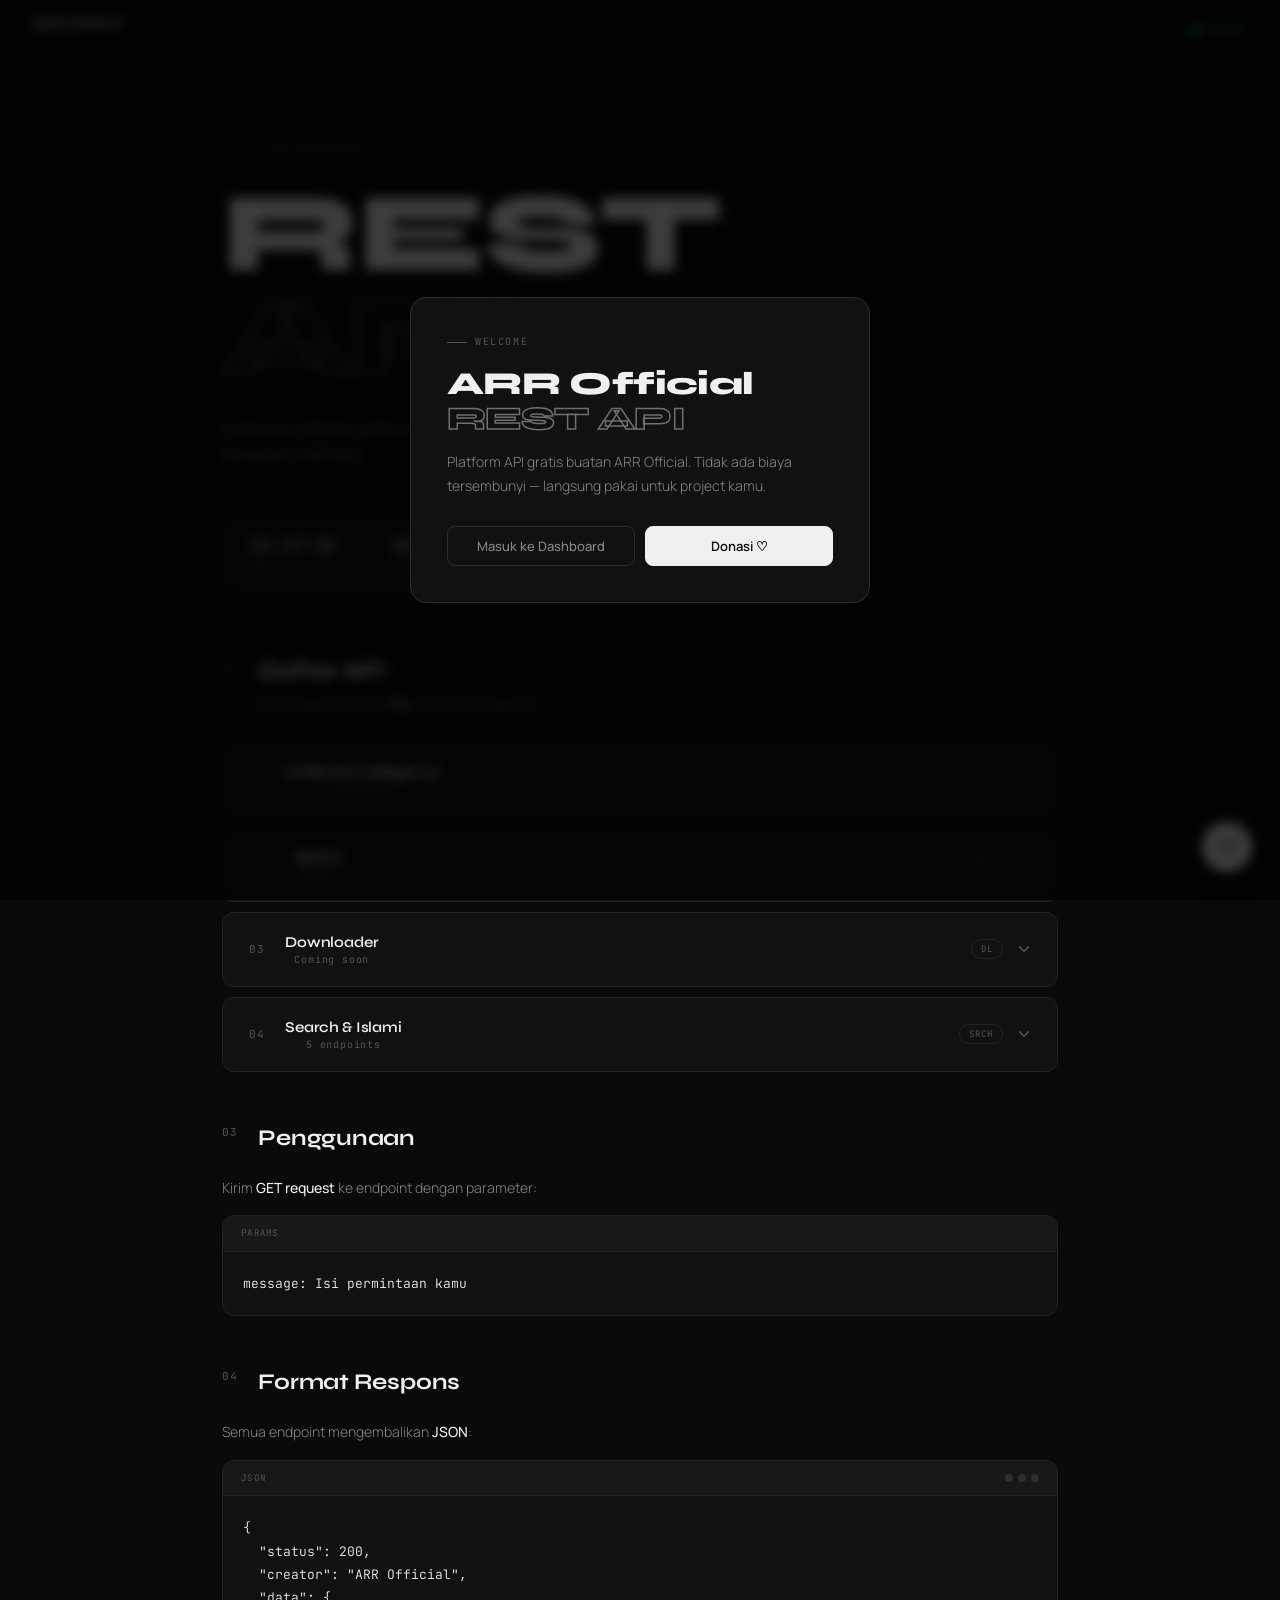
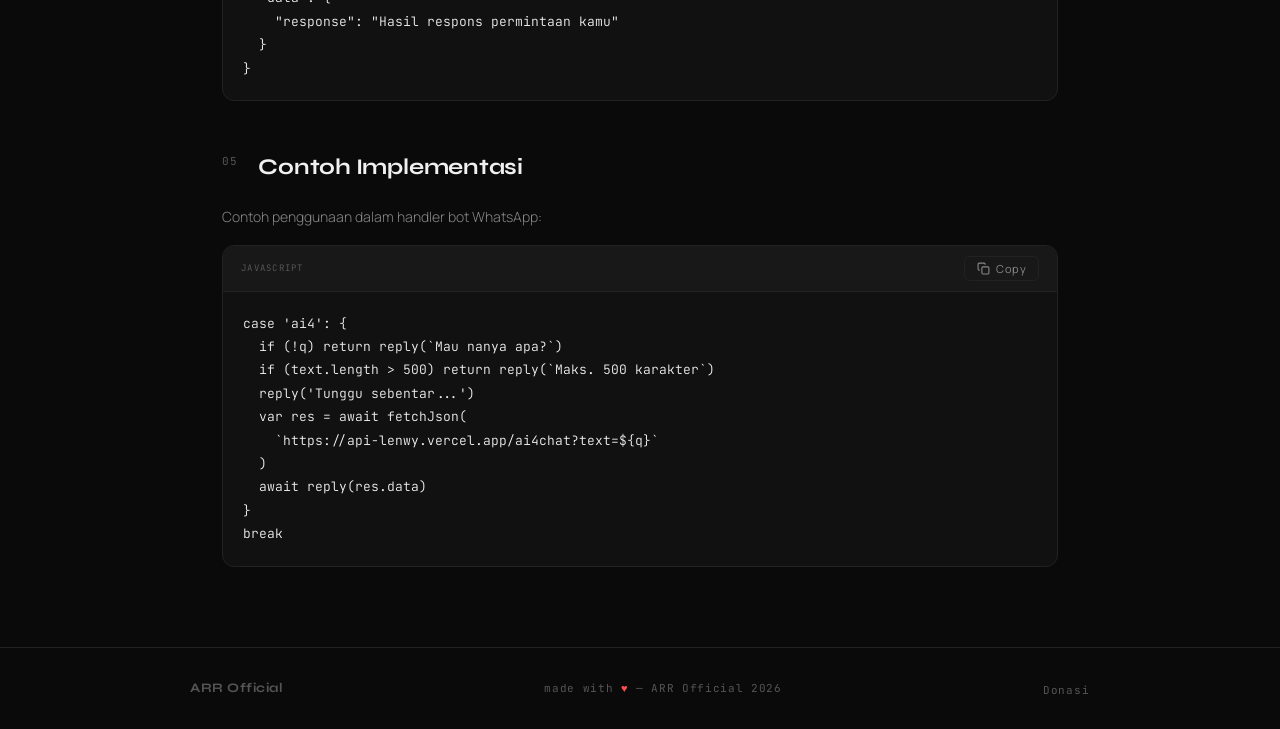
==== public/index.html @ f17bb52b "first commit" ====
<!DOCTYPE html>
<html lang="id">
<head>
  <meta charset="UTF-8">
  <meta name="viewport" content="width=device-width, initial-scale=1.0, maximum-scale=1.0, user-scalable=no">
  <link rel="stylesheet" href="style.css">
  <link rel="preconnect" href="https://fonts.googleapis.com">
  <link href="https://fonts.googleapis.com/css2?family=Syne:wght@400;500;600;700;800&family=JetBrains+Mono:wght@300;400;500&family=Manrope:wght@300;400;500;600&display=swap" rel="stylesheet">
  <title>ARR Official — REST API</title>
</head>
<body>

  <!-- Grid Background -->
  <div class="bg-grid"></div>

  <!-- Popup Backdrop -->
  <div id="popup-backdrop" class="popup-backdrop"></div>

  <!-- Popup -->
  <div id="popup" class="popup">
    <div class="popup-tag">WELCOME</div>
    <h2 class="popup-title">ARR Official<br><span>REST API</span></h2>
    <p>Platform API gratis buatan ARR Official. Tidak ada biaya tersembunyi — langsung pakai untuk project kamu.</p>
    <div class="popup-actions">
      <button id="close-popup" class="btn-ghost">Masuk ke Dashboard</button>
      <button onclick="openDonasi()" class="btn-solid">Donasi ♡</button>
    </div>
  </div>

  <!-- Donasi Modal -->
  <div id="donasi-backdrop" class="popup-backdrop" onclick="closeDonasi()"></div>
  <div id="donasi-modal" class="popup donasi-modal">
    <div class="popup-tag">SUPPORT US</div>
    <h2 class="popup-title">Donasi via<br><span>Dana</span></h2>
    <div class="dana-card">
      <div class="dana-logo">
        <svg width="28" height="28" viewBox="0 0 40 40" fill="none"><circle cx="20" cy="20" r="20" fill="#108EE9"/><text x="50%" y="56%" text-anchor="middle" fill="white" font-size="13" font-weight="700" font-family="sans-serif" dy=".1em">dana</text></svg>
        <span>Dana</span>
      </div>
      <div class="dana-number">085262562560</div>
      <div class="dana-name">ARR Official</div>
      <button class="copy-dana-btn" onclick="copyDana()">
        <svg width="14" height="14" viewBox="0 0 24 24" fill="none" stroke="currentColor" stroke-width="2"><rect x="9" y="9" width="13" height="13" rx="2"/><path d="M5 15H4a2 2 0 0 1-2-2V4a2 2 0 0 1 2-2h9a2 2 0 0 1 2 2v1"/></svg>
        Salin Nomor
      </button>
    </div>
    <button onclick="closeDonasi()" class="btn-ghost" style="width:100%;margin-top:12px;">Tutup</button>
  </div>

  <!-- Page -->
  <div class="page">

    <!-- Navbar -->
    <nav class="navbar">
      <div class="nav-brand">
        <img src="url" alt="Logo" class="logo-img" onerror="this.style.display='none'">
        <div class="brand-text">
          <span class="brand-name">ARR Official</span>
          <span class="brand-sub">REST API</span>
        </div>
      </div>
      <div class="nav-right">
        <span class="status-dot"></span>
        <span class="status-text">ONLINE</span>
      </div>
    </nav>

    <!-- Hero -->
    <header class="hero">
      <div class="hero-label">
        <span class="label-line"></span>
        <span>ARR OFFICIAL / v1.0</span>
      </div>
      <h1 class="hero-title">
        <span class="title-line">REST</span>
        <span class="title-line accent">API.</span>
      </h1>
      <p class="hero-sub">Kumpulan endpoint gratis untuk bot, aplikasi, dan eksperimen developer Indonesia.</p>
      <div class="hero-stats">
        <div class="stat">
          <span class="stat-num" id="jam">--:--:--</span>
          <span class="stat-label">WAKTU</span>
        </div>
        <div class="stat-divider"></div>
        <div class="stat">
          <span class="stat-num" id="tanggal">--/--/----</span>
          <span class="stat-label">TANGGAL</span>
        </div>
        <div class="stat-divider"></div>
        <div class="stat">
          <span class="stat-num">9</span>
          <span class="stat-label">ENDPOINT</span>
        </div>
      </div>
    </header>

    <main class="container">

      <!-- Section Header -->
      <div class="section-intro">
        <span class="section-index">02</span>
        <div>
          <h2 class="section-title">Daftar API</h2>
          <p class="section-desc">Pilih endpoint lalu klik <strong>Try</strong> untuk test langsung.</p>
        </div>
      </div>

      <!-- Accordion: AI -->
      <div class="accordion" id="acc1">
        <button class="acc-header" onclick="toggleAcc('acc1')">
          <div class="acc-left">
            <span class="acc-num">01</span>
            <div>
              <span class="acc-title">Artificial Intelligence</span>
              <span class="acc-count">3 endpoints</span>
            </div>
          </div>
          <div class="acc-right">
            <span class="acc-tag">AI</span>
            <svg class="acc-chevron" width="18" height="18" viewBox="0 0 18 18" fill="none"><path d="M4.5 6.75L9 11.25L13.5 6.75" stroke="currentColor" stroke-width="1.5" stroke-linecap="round"/></svg>
          </div>
        </button>
        <div class="acc-body">
          <div class="endpoint-grid">
            <div class="ep-card">
              <div class="ep-head">
                <span class="ep-method">GET</span>
                <code class="ep-path">/blackboxai</code>
              </div>
              <p class="ep-desc">Chat dengan BlackboxAI — AI serba guna</p>
              <a href="/blackboxai?text=hai" class="ep-try">Try It <svg width="12" height="12" viewBox="0 0 12 12" fill="none"><path d="M2.5 9.5L9.5 2.5M9.5 2.5H4M9.5 2.5V8" stroke="currentColor" stroke-width="1.5" stroke-linecap="round"/></svg></a>
            </div>
            <div class="ep-card">
              <div class="ep-head">
                <span class="ep-method">GET</span>
                <code class="ep-path">/luminai</code>
              </div>
              <p class="ep-desc">Chat dengan LuminAI</p>
              <a href="/luminai?text=hai" class="ep-try">Try It <svg width="12" height="12" viewBox="0 0 12 12" fill="none"><path d="M2.5 9.5L9.5 2.5M9.5 2.5H4M9.5 2.5V8" stroke="currentColor" stroke-width="1.5" stroke-linecap="round"/></svg></a>
            </div>
            <div class="ep-card">
              <div class="ep-head">
                <span class="ep-method">GET</span>
                <code class="ep-path">/thinkanyai</code>
              </div>
              <p class="ep-desc">Chat dengan ThinkanyAI</p>
              <a href="/thinkany?text=hai" class="ep-try">Try It <svg width="12" height="12" viewBox="0 0 12 12" fill="none"><path d="M2.5 9.5L9.5 2.5M9.5 2.5H4M9.5 2.5V8" stroke="currentColor" stroke-width="1.5" stroke-linecap="round"/></svg></a>
            </div>
          </div>
        </div>
      </div>

      <!-- Accordion: Berita -->
      <div class="accordion" id="acc2">
        <button class="acc-header" onclick="toggleAcc('acc2')">
          <div class="acc-left">
            <span class="acc-num">02</span>
            <div>
              <span class="acc-title">Berita</span>
              <span class="acc-count">1 endpoint</span>
            </div>
          </div>
          <div class="acc-right">
            <span class="acc-tag">NEWS</span>
            <svg class="acc-chevron" width="18" height="18" viewBox="0 0 18 18" fill="none"><path d="M4.5 6.75L9 11.25L13.5 6.75" stroke="currentColor" stroke-width="1.5" stroke-linecap="round"/></svg>
          </div>
        </button>
        <div class="acc-body">
          <div class="endpoint-grid">
            <div class="ep-card">
              <div class="ep-head">
                <span class="ep-method">GET</span>
                <code class="ep-path">/api/liputan6</code>
              </div>
              <p class="ep-desc">Berita terkini dari Liputan6</p>
              <a href="/liputan6" class="ep-try">Try It <svg width="12" height="12" viewBox="0 0 12 12" fill="none"><path d="M2.5 9.5L9.5 2.5M9.5 2.5H4M9.5 2.5V8" stroke="currentColor" stroke-width="1.5" stroke-linecap="round"/></svg></a>
            </div>
          </div>
        </div>
      </div>

      <!-- Accordion: Downloader -->
      <div class="accordion" id="acc3">
        <button class="acc-header" onclick="toggleAcc('acc3')">
          <div class="acc-left">
            <span class="acc-num">03</span>
            <div>
              <span class="acc-title">Downloader</span>
              <span class="acc-count">Coming soon</span>
            </div>
          </div>
          <div class="acc-right">
            <span class="acc-tag">DL</span>
            <svg class="acc-chevron" width="18" height="18" viewBox="0 0 18 18" fill="none"><path d="M4.5 6.75L9 11.25L13.5 6.75" stroke="currentColor" stroke-width="1.5" stroke-linecap="round"/></svg>
          </div>
        </button>
        <div class="acc-body">
          <div class="coming-soon">
            <svg width="32" height="32" viewBox="0 0 24 24" fill="none" stroke="currentColor" stroke-width="1.2"><circle cx="12" cy="12" r="10"/><path d="M12 8v4l3 3"/></svg>
            <p>Segera hadir</p>
          </div>
        </div>
      </div>

      <!-- Accordion: Search -->
      <div class="accordion" id="acc4">
        <button class="acc-header" onclick="toggleAcc('acc4')">
          <div class="acc-left">
            <span class="acc-num">04</span>
            <div>
              <span class="acc-title">Search &amp; Islami</span>
              <span class="acc-count">5 endpoints</span>
            </div>
          </div>
          <div class="acc-right">
            <span class="acc-tag">SRCH</span>
            <svg class="acc-chevron" width="18" height="18" viewBox="0 0 18 18" fill="none"><path d="M4.5 6.75L9 11.25L13.5 6.75" stroke="currentColor" stroke-width="1.5" stroke-linecap="round"/></svg>
          </div>
        </button>
        <div class="acc-body">
          <div class="endpoint-grid">
            <div class="ep-card">
              <div class="ep-head">
                <span class="ep-method">GET</span>
                <code class="ep-path">/caribuku</code>
              </div>
              <p class="ep-desc">Cari informasi buku dari GoodReads</p>
              <a href="/caribuku?search=nabawiyah" class="ep-try">Try It <svg width="12" height="12" viewBox="0 0 12 12" fill="none"><path d="M2.5 9.5L9.5 2.5M9.5 2.5H4M9.5 2.5V8" stroke="currentColor" stroke-width="1.5" stroke-linecap="round"/></svg></a>
            </div>
            <div class="ep-card">
              <div class="ep-head">
                <span class="ep-method">GET</span>
                <code class="ep-path">/jadwalsholat</code>
              </div>
              <p class="ep-desc">Jadwal sholat dari setiap daerah</p>
              <a href="/jadwalsholat?search=" class="ep-try">Try It <svg width="12" height="12" viewBox="0 0 12 12" fill="none"><path d="M2.5 9.5L9.5 2.5M9.5 2.5H4M9.5 2.5V8" stroke="currentColor" stroke-width="1.5" stroke-linecap="round"/></svg></a>
            </div>
            <div class="ep-card">
              <div class="ep-head">
                <span class="ep-method">GET</span>
                <code class="ep-path">/rumaysho</code>
              </div>
              <p class="ep-desc">Tafsir Islam dari RumaySho</p>
              <a href="/rumaysho?search=" class="ep-try">Try It <svg width="12" height="12" viewBox="0 0 12 12" fill="none"><path d="M2.5 9.5L9.5 2.5M9.5 2.5H4M9.5 2.5V8" stroke="currentColor" stroke-width="1.5" stroke-linecap="round"/></svg></a>
            </div>
            <div class="ep-card">
              <div class="ep-head">
                <span class="ep-method">GET</span>
                <code class="ep-path">/surah</code>
              </div>
              <p class="ep-desc">Cari surah dalam Al-Quran</p>
              <a href="/surah?search=" class="ep-try">Try It <svg width="12" height="12" viewBox="0 0 12 12" fill="none"><path d="M2.5 9.5L9.5 2.5M9.5 2.5H4M9.5 2.5V8" stroke="currentColor" stroke-width="1.5" stroke-linecap="round"/></svg></a>
            </div>
            <div class="ep-card">
              <div class="ep-head">
                <span class="ep-method">GET</span>
                <code class="ep-path">/ypia</code>
              </div>
              <p class="ep-desc">Tafsir Islam dari YPIA</p>
              <a href="/ypia?search=" class="ep-try">Try It <svg width="12" height="12" viewBox="0 0 12 12" fill="none"><path d="M2.5 9.5L9.5 2.5M9.5 2.5H4M9.5 2.5V8" stroke="currentColor" stroke-width="1.5" stroke-linecap="round"/></svg></a>
            </div>
          </div>
        </div>
      </div>

      <!-- Docs Section -->
      <div class="docs-section">

        <div class="doc-block">
          <div class="section-intro" style="margin-bottom:20px">
            <span class="section-index">03</span>
            <div>
              <h2 class="section-title">Penggunaan</h2>
            </div>
          </div>
          <p class="doc-text">Kirim <strong>GET request</strong> ke endpoint dengan parameter:</p>
          <div class="code-wrap">
            <div class="code-topbar">
              <span class="code-lang">PARAMS</span>
            </div>
            <pre>message: Isi permintaan kamu</pre>
          </div>
        </div>

        <div class="doc-block">
          <div class="section-intro" style="margin-bottom:20px">
            <span class="section-index">04</span>
            <div>
              <h2 class="section-title">Format Respons</h2>
            </div>
          </div>
          <p class="doc-text">Semua endpoint mengembalikan <strong>JSON</strong>:</p>
          <div class="code-wrap">
            <div class="code-topbar">
              <span class="code-lang">JSON</span>
              <div class="code-dots"><span></span><span></span><span></span></div>
            </div>
            <pre>{
  "status": 200,
  "creator": "ARR Official",
  "data": {
    "response": "Hasil respons permintaan kamu"
  }
}</pre>
          </div>
        </div>

        <div class="doc-block">
          <div class="section-intro" style="margin-bottom:20px">
            <span class="section-index">05</span>
            <div>
              <h2 class="section-title">Contoh Implementasi</h2>
            </div>
          </div>
          <p class="doc-text">Contoh penggunaan dalam handler bot WhatsApp:</p>
          <div class="code-wrap copyable">
            <div class="code-topbar">
              <span class="code-lang">JAVASCRIPT</span>
              <button class="copy-code-btn" id="copyButton">
                <svg width="13" height="13" viewBox="0 0 24 24" fill="none" stroke="currentColor" stroke-width="2"><rect x="9" y="9" width="13" height="13" rx="2"/><path d="M5 15H4a2 2 0 0 1-2-2V4a2 2 0 0 1 2-2h9a2 2 0 0 1 2 2v1"/></svg>
                Copy
              </button>
            </div>
            <pre id="codeBlock">case 'ai4': {
  if (!q) return reply(`Mau nanya apa?`)
  if (text.length > 500) return reply(`Maks. 500 karakter`)
  reply('Tunggu sebentar...')
  var res = await fetchJson(
    `https://api-lenwy.vercel.app/ai4chat?text=${q}`
  )
  await reply(res.data)
}
break</pre>
          </div>
        </div>

      </div>

    </main>

    <!-- Footer -->
    <footer class="footer">
      <div class="footer-inner">
        <div class="footer-brand">ARR Official</div>
        <div class="footer-wm">made with <span class="heart">♥</span> — ARR Official 2026</div>
        <div class="footer-links">
          <button onclick="openDonasi()" class="footer-link">Donasi</button>
        </div>
      </div>
    </footer>

  </div>

  <!-- Toast -->
  <div id="toast" class="toast"></div>

  <!-- FAB Donasi -->
  <button class="fab" onclick="openDonasi()" title="Donasi">
    <svg width="20" height="20" viewBox="0 0 24 24" fill="none" stroke="currentColor" stroke-width="1.8"><path d="M20.84 4.61a5.5 5.5 0 0 0-7.78 0L12 5.67l-1.06-1.06a5.5 5.5 0 0 0-7.78 7.78l1.06 1.06L12 21.23l7.78-7.78 1.06-1.06a5.5 5.5 0 0 0 0-7.78z"/></svg>
  </button>

  <script src="script.js"></script>
</body>
</html>
---- public/style.css ----
/* =============================================
   ARR Official REST API — Modern Tech UI
   Black & White Professional
   ============================================= */

:root {
  --bg:         #0A0A0A;
  --bg2:        #111111;
  --bg3:        #181818;
  --border:     #222222;
  --border2:    #2E2E2E;
  --text:       #F0F0F0;
  --text-mute:  #888888;
  --text-soft:  #555555;
  --accent:     #FFFFFF;
  --accent-dim: rgba(255,255,255,0.06);
  --green:      #22C55E;
  --radius:     12px;
  --radius-sm:  8px;
  --mono:       'JetBrains Mono', monospace;
  --sans:       'Manrope', sans-serif;
  --display:    'Syne', sans-serif;
}

*, *::before, *::after { box-sizing: border-box; margin: 0; padding: 0; }
html { font-size: 16px; scroll-behavior: smooth; }

body {
  font-family: var(--sans);
  background: var(--bg);
  color: var(--text);
  line-height: 1.6;
  min-height: 100vh;
  overflow-x: hidden;
}

/* ─── Grid Background ─── */
.bg-grid {
  position: fixed;
  inset: 0;
  z-index: 0;
  background-image:
    linear-gradient(rgba(255,255,255,0.025) 1px, transparent 1px),
    linear-gradient(90deg, rgba(255,255,255,0.025) 1px, transparent 1px);
  background-size: 48px 48px;
  pointer-events: none;
}

.page { position: relative; z-index: 1; }

/* ─── Navbar ─── */
.navbar {
  position: sticky;
  top: 0;
  z-index: 100;
  display: flex;
  align-items: center;
  justify-content: space-between;
  padding: 0 32px;
  height: 60px;
  background: rgba(10, 10, 10, 0.85);
  backdrop-filter: blur(16px);
  border-bottom: 1px solid var(--border);
}

.nav-brand {
  display: flex;
  align-items: center;
  gap: 12px;
}

.logo-img {
  width: 32px;
  height: 32px;
  border-radius: 6px;
  object-fit: cover;
  border: 1px solid var(--border2);
}

.brand-text {
  display: flex;
  flex-direction: column;
  line-height: 1.2;
}

.brand-name {
  font-family: var(--display);
  font-size: 13px;
  font-weight: 700;
  color: var(--text);
  letter-spacing: 0.02em;
}

.brand-sub {
  font-family: var(--mono);
  font-size: 9px;
  color: var(--text-soft);
  letter-spacing: 0.12em;
}

.nav-right {
  display: flex;
  align-items: center;
  gap: 7px;
}

.status-dot {
  width: 7px;
  height: 7px;
  border-radius: 50%;
  background: var(--green);
  box-shadow: 0 0 8px var(--green);
  animation: pulse-dot 2s infinite;
}

@keyframes pulse-dot {
  0%, 100% { opacity: 1; }
  50% { opacity: 0.4; }
}

.status-text {
  font-family: var(--mono);
  font-size: 10px;
  color: var(--green);
  letter-spacing: 0.1em;
}

/* ─── Hero ─── */
.hero {
  padding: 80px 32px 60px;
  max-width: 900px;
  margin: 0 auto;
  animation: fadeUp 0.6s ease both;
}

@keyframes fadeUp {
  from { opacity: 0; transform: translateY(20px); }
  to   { opacity: 1; transform: translateY(0); }
}

.hero-label {
  display: flex;
  align-items: center;
  gap: 12px;
  font-family: var(--mono);
  font-size: 11px;
  color: var(--text-soft);
  letter-spacing: 0.12em;
  margin-bottom: 24px;
}

.label-line {
  display: inline-block;
  width: 32px;
  height: 1px;
  background: var(--text-soft);
}

.hero-title {
  font-family: var(--display);
  font-size: clamp(3.5rem, 10vw, 7rem);
  font-weight: 800;
  line-height: 0.92;
  letter-spacing: -0.02em;
  margin-bottom: 28px;
  display: flex;
  flex-direction: column;
}

.title-line { color: var(--text); }
.title-line.accent {
  color: transparent;
  -webkit-text-stroke: 1.5px rgba(255,255,255,0.5);
}

.hero-sub {
  font-size: 15px;
  color: var(--text-mute);
  font-weight: 300;
  max-width: 460px;
  line-height: 1.75;
  margin-bottom: 48px;
}

.hero-stats {
  display: flex;
  align-items: center;
  gap: 0;
  background: var(--bg2);
  border: 1px solid var(--border);
  border-radius: var(--radius);
  overflow: hidden;
  width: fit-content;
}

.stat {
  display: flex;
  flex-direction: column;
  gap: 3px;
  padding: 16px 28px;
}

.stat-num {
  font-family: var(--mono);
  font-size: 16px;
  font-weight: 500;
  color: var(--text);
  letter-spacing: 0.04em;
}

.stat-label {
  font-family: var(--mono);
  font-size: 9px;
  color: var(--text-soft);
  letter-spacing: 0.14em;
}

.stat-divider {
  width: 1px;
  height: 40px;
  background: var(--border);
  flex-shrink: 0;
}

/* ─── Container ─── */
.container {
  max-width: 900px;
  margin: 0 auto;
  padding: 0 32px 80px;
}

/* ─── Section Intro ─── */
.section-intro {
  display: flex;
  align-items: flex-start;
  gap: 20px;
  margin-bottom: 28px;
}

.section-index {
  font-family: var(--mono);
  font-size: 11px;
  color: var(--text-soft);
  letter-spacing: 0.1em;
  margin-top: 4px;
  flex-shrink: 0;
}

.section-title {
  font-family: var(--display);
  font-size: 1.4rem;
  font-weight: 700;
  color: var(--text);
  letter-spacing: -0.01em;
}

.section-desc {
  font-size: 13px;
  color: var(--text-mute);
  font-weight: 300;
  margin-top: 4px;
}

.section-desc strong { color: var(--text); font-weight: 500; }

/* ─── Accordion ─── */
.accordion {
  border: 1px solid var(--border);
  border-radius: var(--radius);
  margin-bottom: 10px;
  overflow: hidden;
  background: var(--bg2);
  transition: border-color 0.2s;
  animation: fadeUp 0.5s ease both;
}

.accordion:hover { border-color: var(--border2); }
.accordion.open  { border-color: #333; }

.acc-header {
  width: 100%;
  display: flex;
  align-items: center;
  justify-content: space-between;
  padding: 20px 24px;
  background: none;
  border: none;
  cursor: pointer;
  transition: background 0.15s;
}

.acc-header:hover { background: var(--accent-dim); }

.acc-left {
  display: flex;
  align-items: center;
  gap: 18px;
}

.acc-num {
  font-family: var(--mono);
  font-size: 11px;
  color: var(--text-soft);
  letter-spacing: 0.1em;
  width: 20px;
}

.acc-title {
  display: block;
  font-family: var(--display);
  font-size: 15px;
  font-weight: 600;
  color: var(--text);
  letter-spacing: -0.01em;
}

.acc-count {
  display: block;
  font-family: var(--mono);
  font-size: 10px;
  color: var(--text-soft);
  letter-spacing: 0.08em;
  margin-top: 2px;
}

.acc-right {
  display: flex;
  align-items: center;
  gap: 12px;
}

.acc-tag {
  font-family: var(--mono);
  font-size: 9px;
  color: var(--text-soft);
  border: 1px solid var(--border);
  padding: 3px 9px;
  border-radius: 20px;
  letter-spacing: 0.1em;
}

.acc-chevron {
  color: var(--text-soft);
  transition: transform 0.25s ease;
  flex-shrink: 0;
}

.accordion.open .acc-chevron { transform: rotate(180deg); }

.acc-body {
  max-height: 0;
  overflow: hidden;
  transition: max-height 0.35s cubic-bezier(0.4, 0, 0.2, 1), opacity 0.3s ease;
  opacity: 0;
}

.acc-body.open { max-height: 2000px; opacity: 1; }

/* ─── Endpoint Grid ─── */
.endpoint-grid {
  display: grid;
  grid-template-columns: repeat(auto-fill, minmax(240px, 1fr));
  gap: 1px;
  background: var(--border);
  border-top: 1px solid var(--border);
}

.ep-card {
  background: var(--bg2);
  padding: 20px 22px;
  display: flex;
  flex-direction: column;
  gap: 8px;
  transition: background 0.15s;
}

.ep-card:hover { background: var(--bg3); }

.ep-head {
  display: flex;
  align-items: center;
  gap: 10px;
}

.ep-method {
  font-family: var(--mono);
  font-size: 9px;
  font-weight: 500;
  color: var(--green);
  background: rgba(34, 197, 94, 0.1);
  border: 1px solid rgba(34, 197, 94, 0.2);
  padding: 2px 7px;
  border-radius: 4px;
  letter-spacing: 0.08em;
  flex-shrink: 0;
}

.ep-path {
  font-family: var(--mono);
  font-size: 13px;
  color: var(--text);
  font-weight: 500;
  letter-spacing: 0.01em;
  white-space: nowrap;
  overflow: hidden;
  text-overflow: ellipsis;
}

.ep-desc {
  font-size: 12px;
  color: var(--text-mute);
  font-weight: 300;
  flex: 1;
}

.ep-try {
  display: inline-flex;
  align-items: center;
  gap: 5px;
  font-family: var(--mono);
  font-size: 11px;
  color: var(--text-mute);
  text-decoration: none;
  padding: 6px 12px;
  border: 1px solid var(--border2);
  border-radius: 6px;
  align-self: flex-start;
  transition: color 0.15s, border-color 0.15s, background 0.15s;
  letter-spacing: 0.04em;
}

.ep-try:hover {
  color: var(--text);
  border-color: var(--text-soft);
  background: var(--accent-dim);
}

.coming-soon {
  border-top: 1px solid var(--border);
  padding: 40px;
  display: flex;
  flex-direction: column;
  align-items: center;
  gap: 12px;
  color: var(--text-soft);
}

.coming-soon p {
  font-family: var(--mono);
  font-size: 12px;
  letter-spacing: 0.08em;
}

/* ─── Docs Section ─── */
.docs-section {
  margin-top: 48px;
  display: flex;
  flex-direction: column;
  gap: 48px;
}

.doc-block {}

.doc-text {
  font-size: 14px;
  color: var(--text-mute);
  font-weight: 300;
  margin-bottom: 16px;
  line-height: 1.7;
}

.doc-text strong { color: var(--text); font-weight: 500; }

.code-wrap {
  border: 1px solid var(--border);
  border-radius: var(--radius);
  overflow: hidden;
  background: var(--bg2);
}

.code-topbar {
  display: flex;
  align-items: center;
  justify-content: space-between;
  padding: 10px 18px;
  border-bottom: 1px solid var(--border);
  background: var(--bg3);
}

.code-lang {
  font-family: var(--mono);
  font-size: 9px;
  color: var(--text-soft);
  letter-spacing: 0.14em;
}

.code-dots {
  display: flex;
  gap: 5px;
}

.code-dots span {
  width: 8px;
  height: 8px;
  border-radius: 50%;
  background: var(--border2);
}

.code-wrap pre {
  font-family: var(--mono);
  font-size: 13px;
  line-height: 1.8;
  color: var(--text);
  padding: 20px 20px;
  overflow-x: auto;
  font-weight: 300;
}

.copy-code-btn {
  display: flex;
  align-items: center;
  gap: 6px;
  font-family: var(--sans);
  font-size: 11px;
  font-weight: 400;
  color: var(--text-mute);
  background: none;
  border: 1px solid var(--border);
  padding: 4px 12px;
  border-radius: 6px;
  cursor: pointer;
  transition: color 0.15s, border-color 0.15s;
  letter-spacing: 0.04em;
}

.copy-code-btn:hover { color: var(--text); border-color: var(--text-soft); }

/* ─── Toast ─── */
.toast {
  position: fixed;
  bottom: 32px;
  left: 50%;
  transform: translateX(-50%) translateY(8px);
  background: var(--text);
  color: var(--bg);
  font-family: var(--mono);
  font-size: 12px;
  padding: 10px 22px;
  border-radius: 40px;
  opacity: 0;
  visibility: hidden;
  transition: opacity 0.2s, transform 0.2s, visibility 0s 0.25s;
  white-space: nowrap;
  z-index: 9999;
  letter-spacing: 0.04em;
}

.toast.show {
  opacity: 1;
  visibility: visible;
  transform: translateX(-50%) translateY(0);
  transition: opacity 0.2s, transform 0.2s;
}

/* ─── FAB ─── */
.fab {
  position: fixed;
  bottom: 28px;
  right: 28px;
  width: 50px;
  height: 50px;
  border-radius: 50%;
  background: var(--text);
  color: var(--bg);
  border: none;
  display: flex;
  align-items: center;
  justify-content: center;
  cursor: pointer;
  box-shadow: 0 8px 24px rgba(0,0,0,0.5);
  transition: transform 0.2s, background 0.2s;
  z-index: 100;
}

.fab:hover { transform: scale(1.1); background: #e0e0e0; }

/* ─── Popup ─── */
.popup-backdrop {
  position: fixed;
  inset: 0;
  background: rgba(0, 0, 0, 0.75);
  backdrop-filter: blur(6px);
  z-index: 200;
  display: none;
  opacity: 0;
  transition: opacity 0.3s ease;
}

.popup-backdrop.active { display: block; opacity: 1; }

.popup {
  position: fixed;
  top: 50%;
  left: 50%;
  transform: translate(-50%, -54%) scale(0.95);
  width: min(460px, calc(100vw - 40px));
  background: var(--bg2);
  border: 1px solid var(--border2);
  border-radius: 16px;
  padding: 36px;
  z-index: 300;
  opacity: 0;
  transition: transform 0.3s ease, opacity 0.3s ease;
}

.popup.active {
  opacity: 1;
  transform: translate(-50%, -50%) scale(1);
}

.popup-tag {
  font-family: var(--mono);
  font-size: 10px;
  color: var(--text-soft);
  letter-spacing: 0.16em;
  margin-bottom: 16px;
  display: flex;
  align-items: center;
  gap: 8px;
}

.popup-tag::before {
  content: '';
  display: inline-block;
  width: 20px;
  height: 1px;
  background: var(--text-soft);
}

.popup-title {
  font-family: var(--display);
  font-size: 2rem;
  font-weight: 800;
  color: var(--text);
  line-height: 1.1;
  letter-spacing: -0.02em;
  margin-bottom: 14px;
}

.popup-title span { color: transparent; -webkit-text-stroke: 1.5px rgba(255,255,255,0.4); }

.popup p {
  font-size: 14px;
  color: var(--text-mute);
  font-weight: 300;
  line-height: 1.7;
  margin-bottom: 28px;
}

.popup-actions {
  display: flex;
  gap: 10px;
  flex-wrap: wrap;
}

.btn-ghost {
  flex: 1;
  font-family: var(--sans);
  font-size: 13px;
  font-weight: 500;
  color: var(--text-mute);
  background: none;
  border: 1px solid var(--border2);
  padding: 10px 20px;
  border-radius: 8px;
  cursor: pointer;
  transition: color 0.15s, border-color 0.15s;
}

.btn-ghost:hover { color: var(--text); border-color: var(--text-soft); }

.btn-solid {
  flex: 1;
  font-family: var(--sans);
  font-size: 13px;
  font-weight: 600;
  color: var(--bg);
  background: var(--text);
  border: 1px solid var(--text);
  padding: 10px 20px;
  border-radius: 8px;
  cursor: pointer;
  transition: background 0.15s, opacity 0.15s;
}

.btn-solid:hover { opacity: 0.88; }

/* ─── Donasi Modal ─── */
.donasi-modal { max-width: 380px; }

.dana-card {
  background: var(--bg3);
  border: 1px solid var(--border2);
  border-radius: var(--radius);
  padding: 24px;
  text-align: center;
  margin-bottom: 8px;
}

.dana-logo {
  display: flex;
  align-items: center;
  justify-content: center;
  gap: 10px;
  margin-bottom: 18px;
}

.dana-logo span {
  font-family: var(--display);
  font-size: 16px;
  font-weight: 700;
  color: #108EE9;
}

.dana-number {
  font-family: var(--mono);
  font-size: 22px;
  font-weight: 500;
  color: var(--text);
  letter-spacing: 0.08em;
  margin-bottom: 6px;
}

.dana-name {
  font-size: 12px;
  color: var(--text-mute);
  font-weight: 300;
  margin-bottom: 18px;
  letter-spacing: 0.04em;
}

.copy-dana-btn {
  display: inline-flex;
  align-items: center;
  gap: 7px;
  font-family: var(--sans);
  font-size: 12px;
  font-weight: 500;
  color: var(--bg);
  background: var(--text);
  border: none;
  padding: 9px 20px;
  border-radius: 8px;
  cursor: pointer;
  transition: opacity 0.15s;
}

.copy-dana-btn:hover { opacity: 0.85; }

/* ─── Footer ─── */
.footer {
  border-top: 1px solid var(--border);
  padding: 28px 32px;
}

.footer-inner {
  max-width: 900px;
  margin: 0 auto;
  display: flex;
  align-items: center;
  justify-content: space-between;
  flex-wrap: wrap;
  gap: 12px;
}

.footer-brand {
  font-family: var(--display);
  font-size: 13px;
  font-weight: 700;
  color: var(--text-soft);
  letter-spacing: 0.04em;
}

.footer-wm {
  font-family: var(--mono);
  font-size: 11px;
  color: var(--text-soft);
  letter-spacing: 0.06em;
}

.heart { color: #FF4D4D; }

.footer-link {
  font-family: var(--mono);
  font-size: 11px;
  color: var(--text-soft);
  background: none;
  border: none;
  cursor: pointer;
  letter-spacing: 0.08em;
  transition: color 0.15s;
}

.footer-link:hover { color: var(--text); }

/* ─── Responsive ─── */
@media (max-width: 640px) {
  .navbar { padding: 0 20px; }
  .hero { padding: 48px 20px 40px; }
  .container { padding: 0 20px 60px; }
  .hero-stats { width: 100%; overflow-x: auto; }
  .stat { padding: 14px 20px; }
  .endpoint-grid { grid-template-columns: 1fr; }
  .acc-header { padding: 16px 18px; }
  .footer { padding: 24px 20px; }
  .footer-inner { flex-direction: column; align-items: flex-start; gap: 8px; }
}
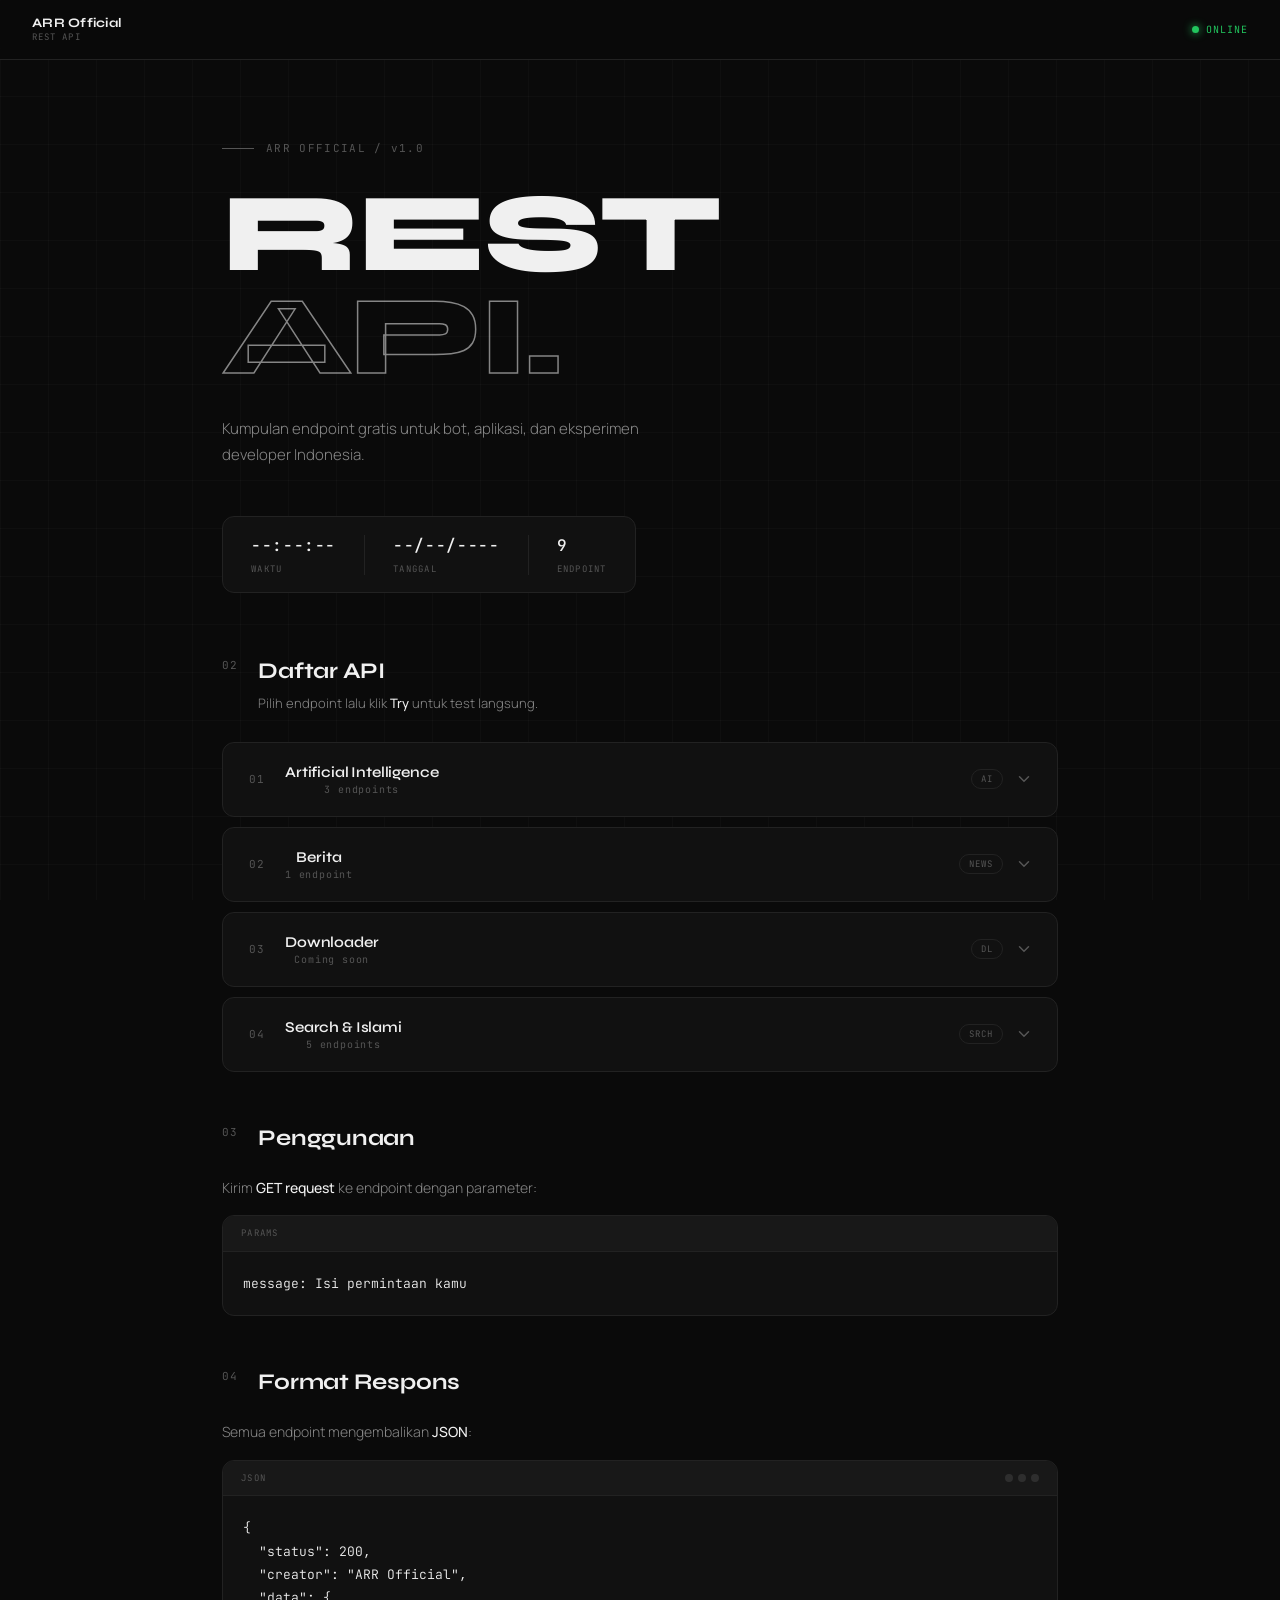
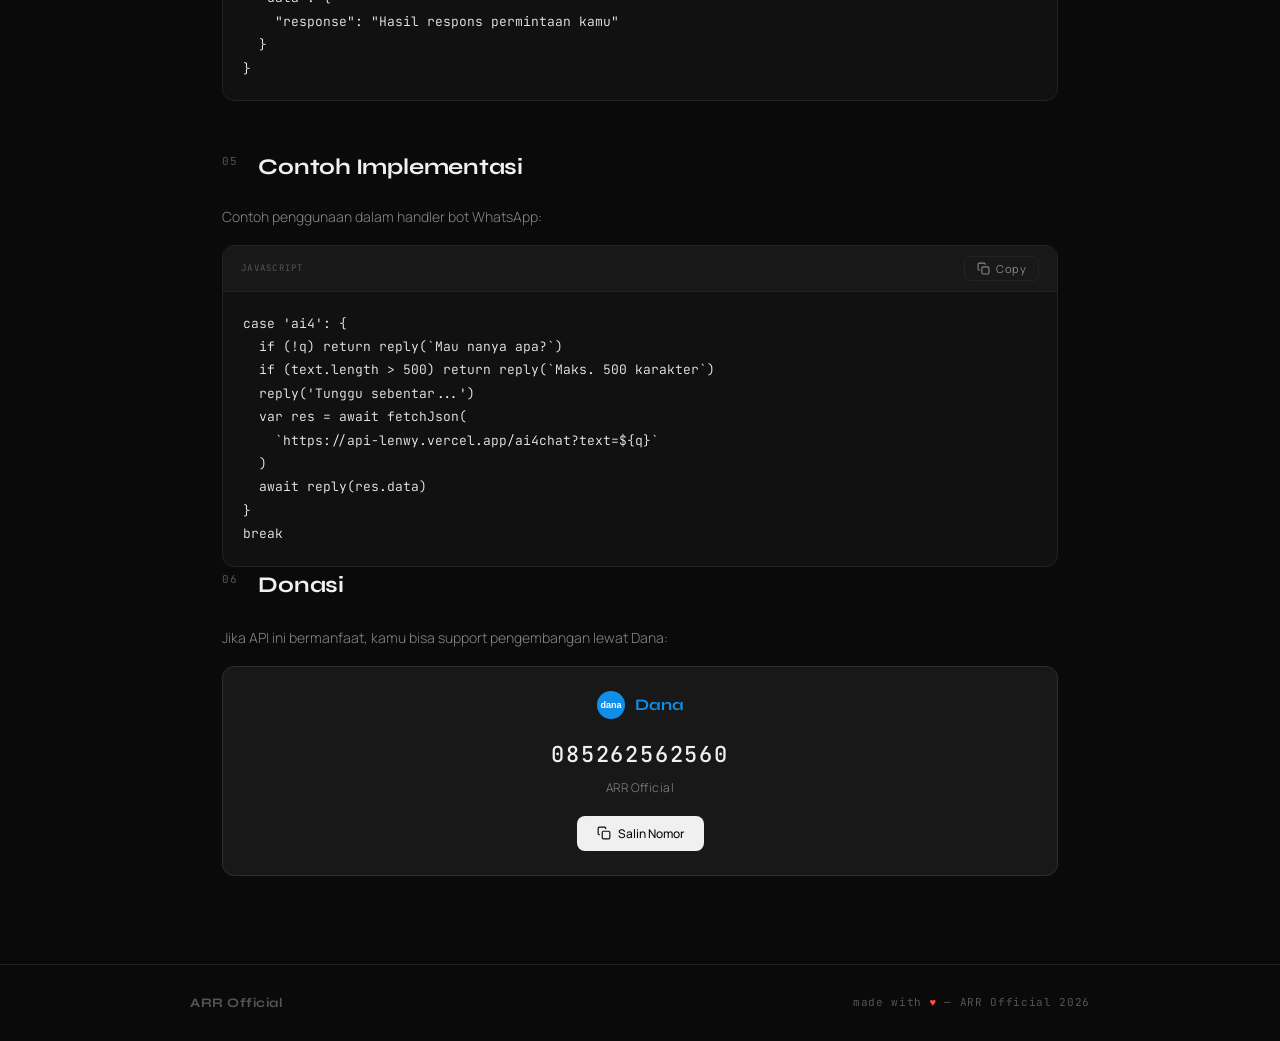
==== commit 527f30fb: "Rename index (3).html to index.html" ====
--- a/public/index.html
+++ b/public/index.html
@@ -13,40 +13,6 @@
   <!-- Grid Background -->
   <div class="bg-grid"></div>
 
-  <!-- Popup Backdrop -->
-  <div id="popup-backdrop" class="popup-backdrop"></div>
-
-  <!-- Popup -->
-  <div id="popup" class="popup">
-    <div class="popup-tag">WELCOME</div>
-    <h2 class="popup-title">ARR Official<br><span>REST API</span></h2>
-    <p>Platform API gratis buatan ARR Official. Tidak ada biaya tersembunyi — langsung pakai untuk project kamu.</p>
-    <div class="popup-actions">
-      <button id="close-popup" class="btn-ghost">Masuk ke Dashboard</button>
-      <button onclick="openDonasi()" class="btn-solid">Donasi ♡</button>
-    </div>
-  </div>
-
-  <!-- Donasi Modal -->
-  <div id="donasi-backdrop" class="popup-backdrop" onclick="closeDonasi()"></div>
-  <div id="donasi-modal" class="popup donasi-modal">
-    <div class="popup-tag">SUPPORT US</div>
-    <h2 class="popup-title">Donasi via<br><span>Dana</span></h2>
-    <div class="dana-card">
-      <div class="dana-logo">
-        <svg width="28" height="28" viewBox="0 0 40 40" fill="none"><circle cx="20" cy="20" r="20" fill="#108EE9"/><text x="50%" y="56%" text-anchor="middle" fill="white" font-size="13" font-weight="700" font-family="sans-serif" dy=".1em">dana</text></svg>
-        <span>Dana</span>
-      </div>
-      <div class="dana-number">085262562560</div>
-      <div class="dana-name">ARR Official</div>
-      <button class="copy-dana-btn" onclick="copyDana()">
-        <svg width="14" height="14" viewBox="0 0 24 24" fill="none" stroke="currentColor" stroke-width="2"><rect x="9" y="9" width="13" height="13" rx="2"/><path d="M5 15H4a2 2 0 0 1-2-2V4a2 2 0 0 1 2-2h9a2 2 0 0 1 2 2v1"/></svg>
-        Salin Nomor
-      </button>
-    </div>
-    <button onclick="closeDonasi()" class="btn-ghost" style="width:100%;margin-top:12px;">Tutup</button>
-  </div>
-
   <!-- Page -->
   <div class="page">
 
@@ -96,7 +62,7 @@
 
     <main class="container">
 
-      <!-- Section Header -->
+      <!-- Section: Daftar API -->
       <div class="section-intro">
         <span class="section-index">02</span>
         <div>
@@ -269,9 +235,7 @@
         <div class="doc-block">
           <div class="section-intro" style="margin-bottom:20px">
             <span class="section-index">03</span>
-            <div>
-              <h2 class="section-title">Penggunaan</h2>
-            </div>
+            <div><h2 class="section-title">Penggunaan</h2></div>
           </div>
           <p class="doc-text">Kirim <strong>GET request</strong> ke endpoint dengan parameter:</p>
           <div class="code-wrap">
@@ -285,9 +249,7 @@
         <div class="doc-block">
           <div class="section-intro" style="margin-bottom:20px">
             <span class="section-index">04</span>
-            <div>
-              <h2 class="section-title">Format Respons</h2>
-            </div>
+            <div><h2 class="section-title">Format Respons</h2></div>
           </div>
           <p class="doc-text">Semua endpoint mengembalikan <strong>JSON</strong>:</p>
           <div class="code-wrap">
@@ -308,9 +270,7 @@
         <div class="doc-block">
           <div class="section-intro" style="margin-bottom:20px">
             <span class="section-index">05</span>
-            <div>
-              <h2 class="section-title">Contoh Implementasi</h2>
-            </div>
+            <div><h2 class="section-title">Contoh Implementasi</h2></div>
           </div>
           <p class="doc-text">Contoh penggunaan dalam handler bot WhatsApp:</p>
           <div class="code-wrap copyable">
@@ -336,6 +296,27 @@
 
       </div>
 
+      <!-- Section: Donasi -->
+      <div class="donasi-section">
+        <div class="section-intro" style="margin-bottom:24px">
+          <span class="section-index">06</span>
+          <div><h2 class="section-title">Donasi</h2></div>
+        </div>
+        <p class="doc-text">Jika API ini bermanfaat, kamu bisa support pengembangan lewat Dana:</p>
+        <div class="dana-card">
+          <div class="dana-logo">
+            <svg width="28" height="28" viewBox="0 0 40 40" fill="none"><circle cx="20" cy="20" r="20" fill="#108EE9"/><text x="50%" y="56%" text-anchor="middle" fill="white" font-size="13" font-weight="700" font-family="sans-serif" dy=".1em">dana</text></svg>
+            <span>Dana</span>
+          </div>
+          <div class="dana-number">085262562560</div>
+          <div class="dana-name">ARR Official</div>
+          <button class="copy-dana-btn" id="copyDanaBtn">
+            <svg width="14" height="14" viewBox="0 0 24 24" fill="none" stroke="currentColor" stroke-width="2"><rect x="9" y="9" width="13" height="13" rx="2"/><path d="M5 15H4a2 2 0 0 1-2-2V4a2 2 0 0 1 2-2h9a2 2 0 0 1 2 2v1"/></svg>
+            Salin Nomor
+          </button>
+        </div>
+      </div>
+
     </main>
 
     <!-- Footer -->
@@ -343,9 +324,6 @@
       <div class="footer-inner">
         <div class="footer-brand">ARR Official</div>
         <div class="footer-wm">made with <span class="heart">♥</span> — ARR Official 2026</div>
-        <div class="footer-links">
-          <button onclick="openDonasi()" class="footer-link">Donasi</button>
-        </div>
       </div>
     </footer>
 
@@ -353,11 +331,6 @@
 
   <!-- Toast -->
   <div id="toast" class="toast"></div>
-
-  <!-- FAB Donasi -->
-  <button class="fab" onclick="openDonasi()" title="Donasi">
-    <svg width="20" height="20" viewBox="0 0 24 24" fill="none" stroke="currentColor" stroke-width="1.8"><path d="M20.84 4.61a5.5 5.5 0 0 0-7.78 0L12 5.67l-1.06-1.06a5.5 5.5 0 0 0-7.78 7.78l1.06 1.06L12 21.23l7.78-7.78 1.06-1.06a5.5 5.5 0 0 0 0-7.78z"/></svg>
-  </button>
 
   <script src="script.js"></script>
 </body>
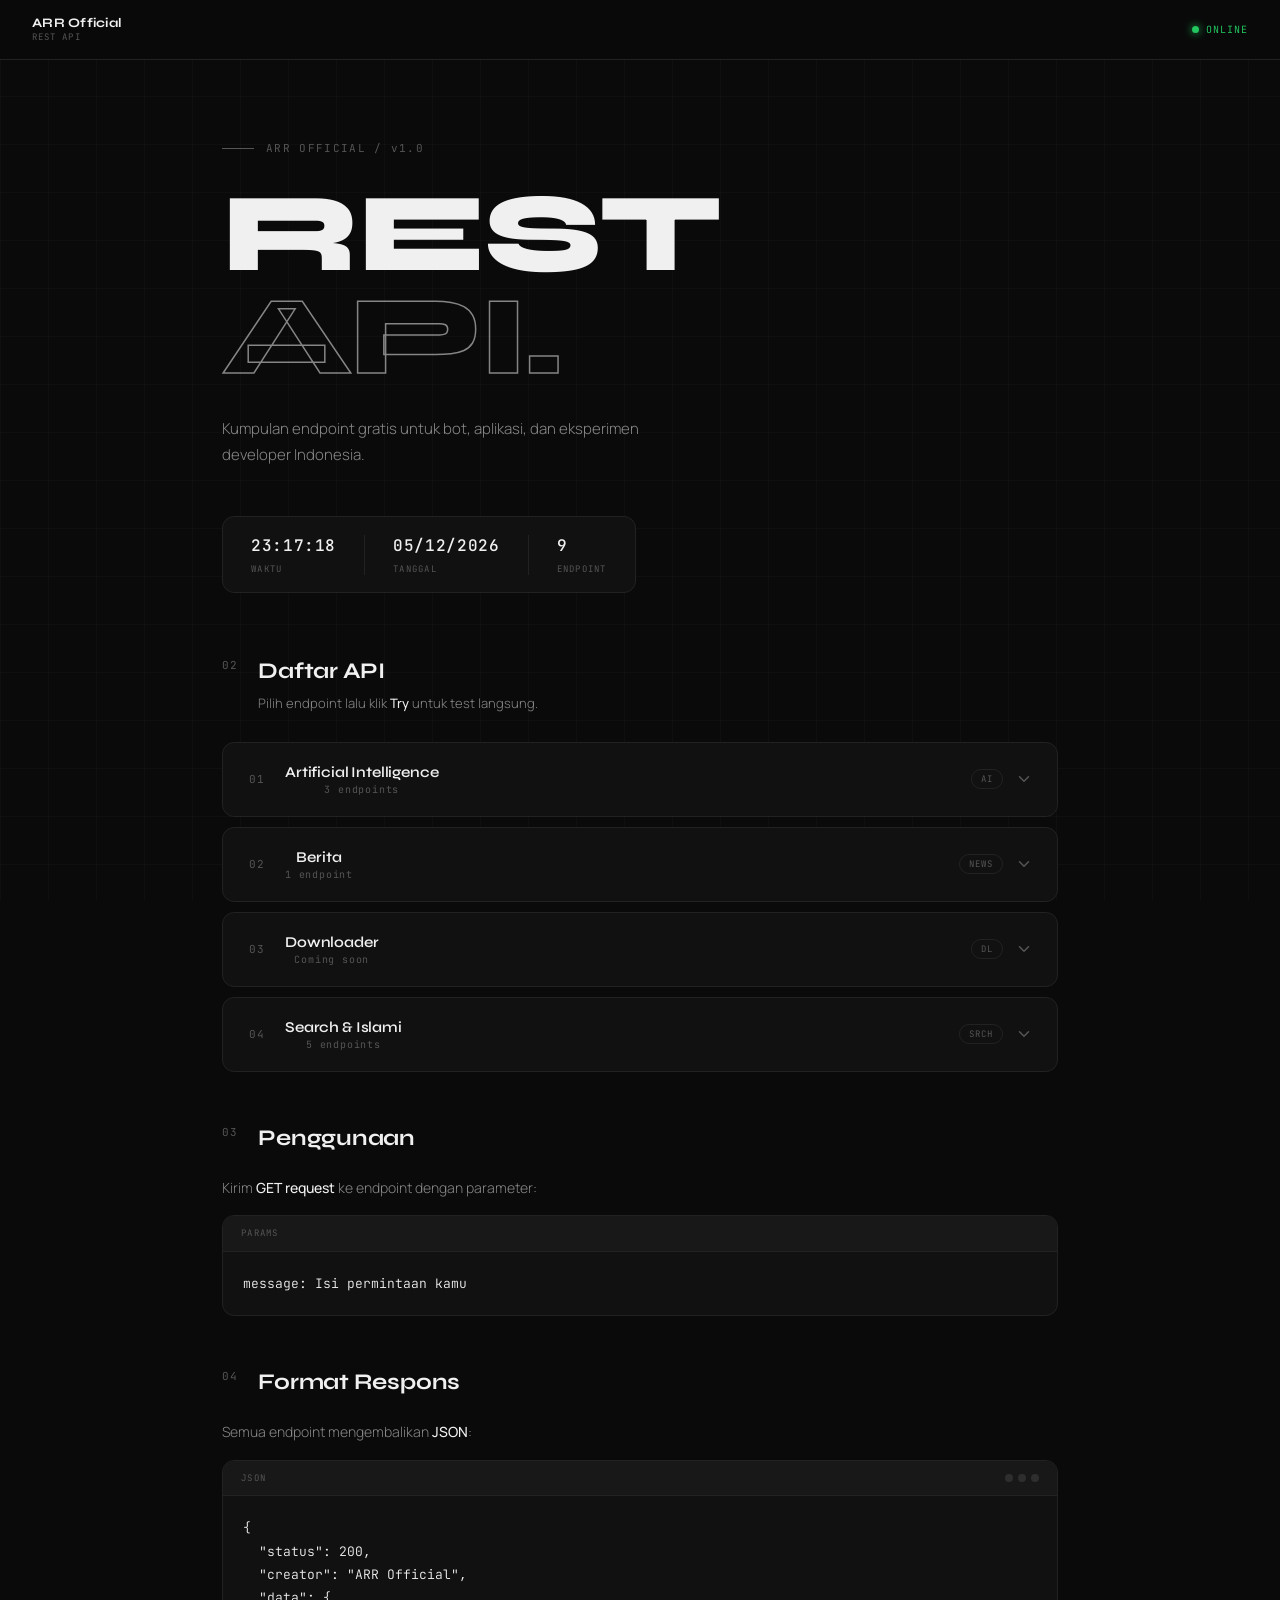
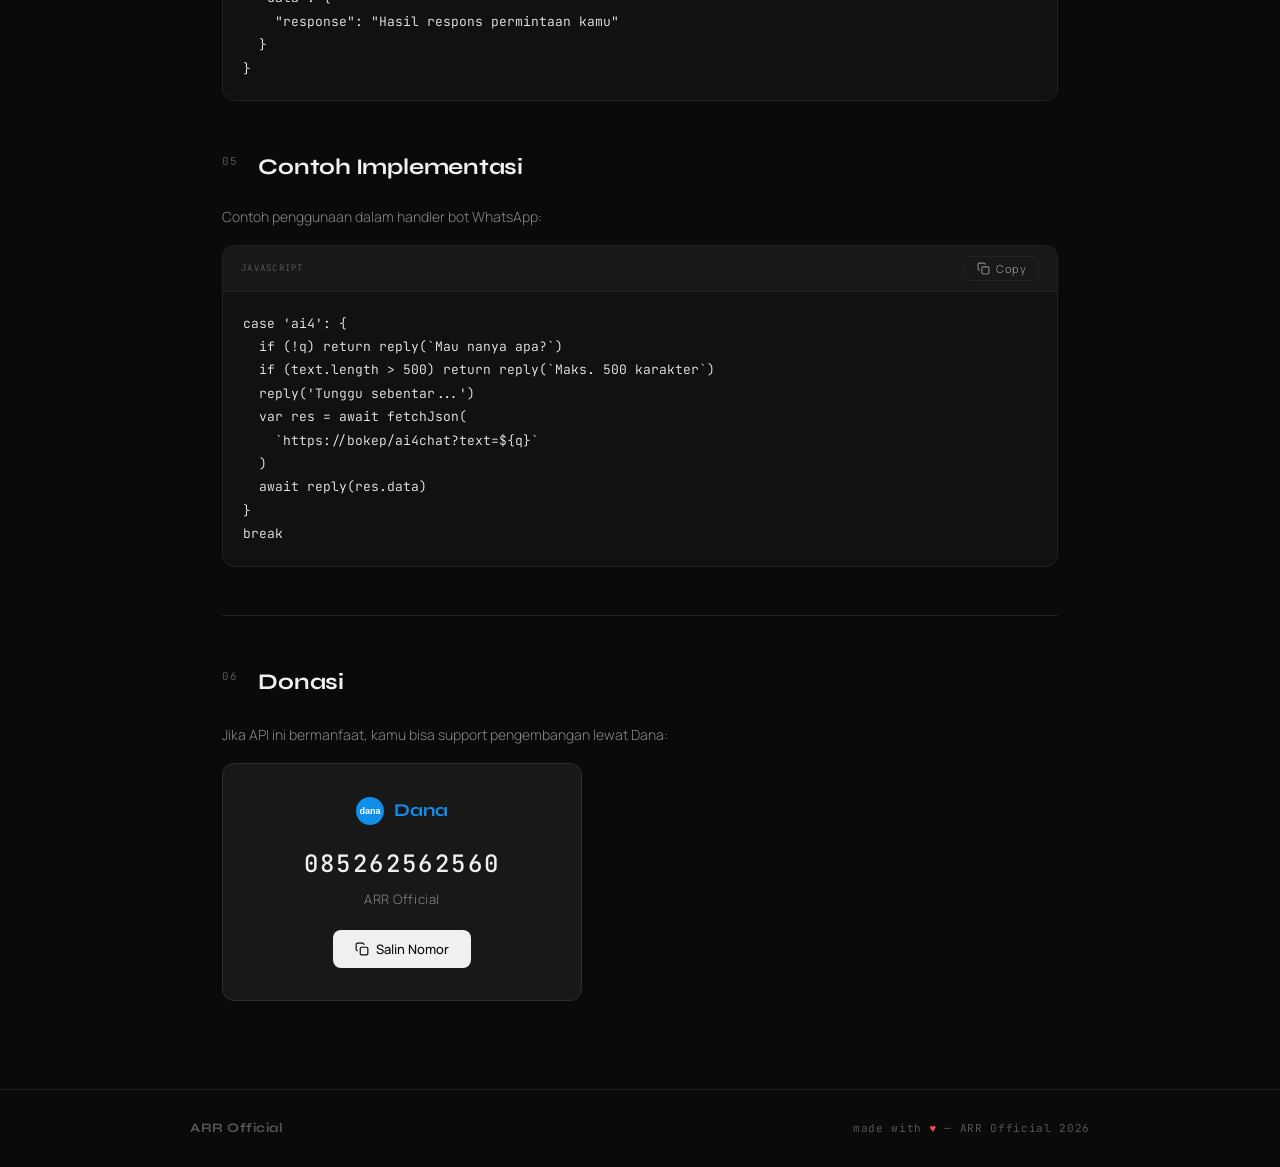
==== commit 6daa0f08: "Update index.html" ====
--- a/public/index.html
+++ b/public/index.html
@@ -286,7 +286,7 @@
   if (text.length > 500) return reply(`Maks. 500 karakter`)
   reply('Tunggu sebentar...')
   var res = await fetchJson(
-    `https://api-lenwy.vercel.app/ai4chat?text=${q}`
+    `https://bokep/ai4chat?text=${q}`
   )
   await reply(res.data)
 }
--- a/public/style.css
+++ b/public/style.css
@@ -815,3 +815,72 @@
   .footer { padding: 24px 20px; }
   .footer-inner { flex-direction: column; align-items: flex-start; gap: 8px; }
 }
+
+/* ─── Donasi Section ─── */
+.donasi-section {
+  margin-top: 48px;
+  padding-top: 48px;
+  border-top: 1px solid var(--border);
+}
+
+.dana-card {
+  background: var(--bg3);
+  border: 1px solid var(--border2);
+  border-radius: var(--radius);
+  padding: 32px;
+  text-align: center;
+  max-width: 360px;
+}
+
+.dana-logo {
+  display: flex;
+  align-items: center;
+  justify-content: center;
+  gap: 10px;
+  margin-bottom: 20px;
+}
+
+.dana-logo span {
+  font-family: var(--display);
+  font-size: 18px;
+  font-weight: 700;
+  color: #108EE9;
+}
+
+.dana-number {
+  font-family: var(--mono);
+  font-size: 24px;
+  font-weight: 500;
+  color: var(--text);
+  letter-spacing: 0.1em;
+  margin-bottom: 6px;
+}
+
+.dana-name {
+  font-size: 13px;
+  color: var(--text-mute);
+  font-weight: 300;
+  margin-bottom: 20px;
+  letter-spacing: 0.04em;
+}
+
+.copy-dana-btn {
+  display: inline-flex;
+  align-items: center;
+  gap: 7px;
+  font-family: var(--sans);
+  font-size: 13px;
+  font-weight: 500;
+  color: var(--bg);
+  background: var(--text);
+  border: none;
+  padding: 10px 22px;
+  border-radius: 8px;
+  cursor: pointer;
+  transition: opacity 0.15s;
+}
+
+.copy-dana-btn:hover { opacity: 0.85; }
+
+/* ─── Remove old popup styles no longer needed ─── */
+.fab { display: none; }
